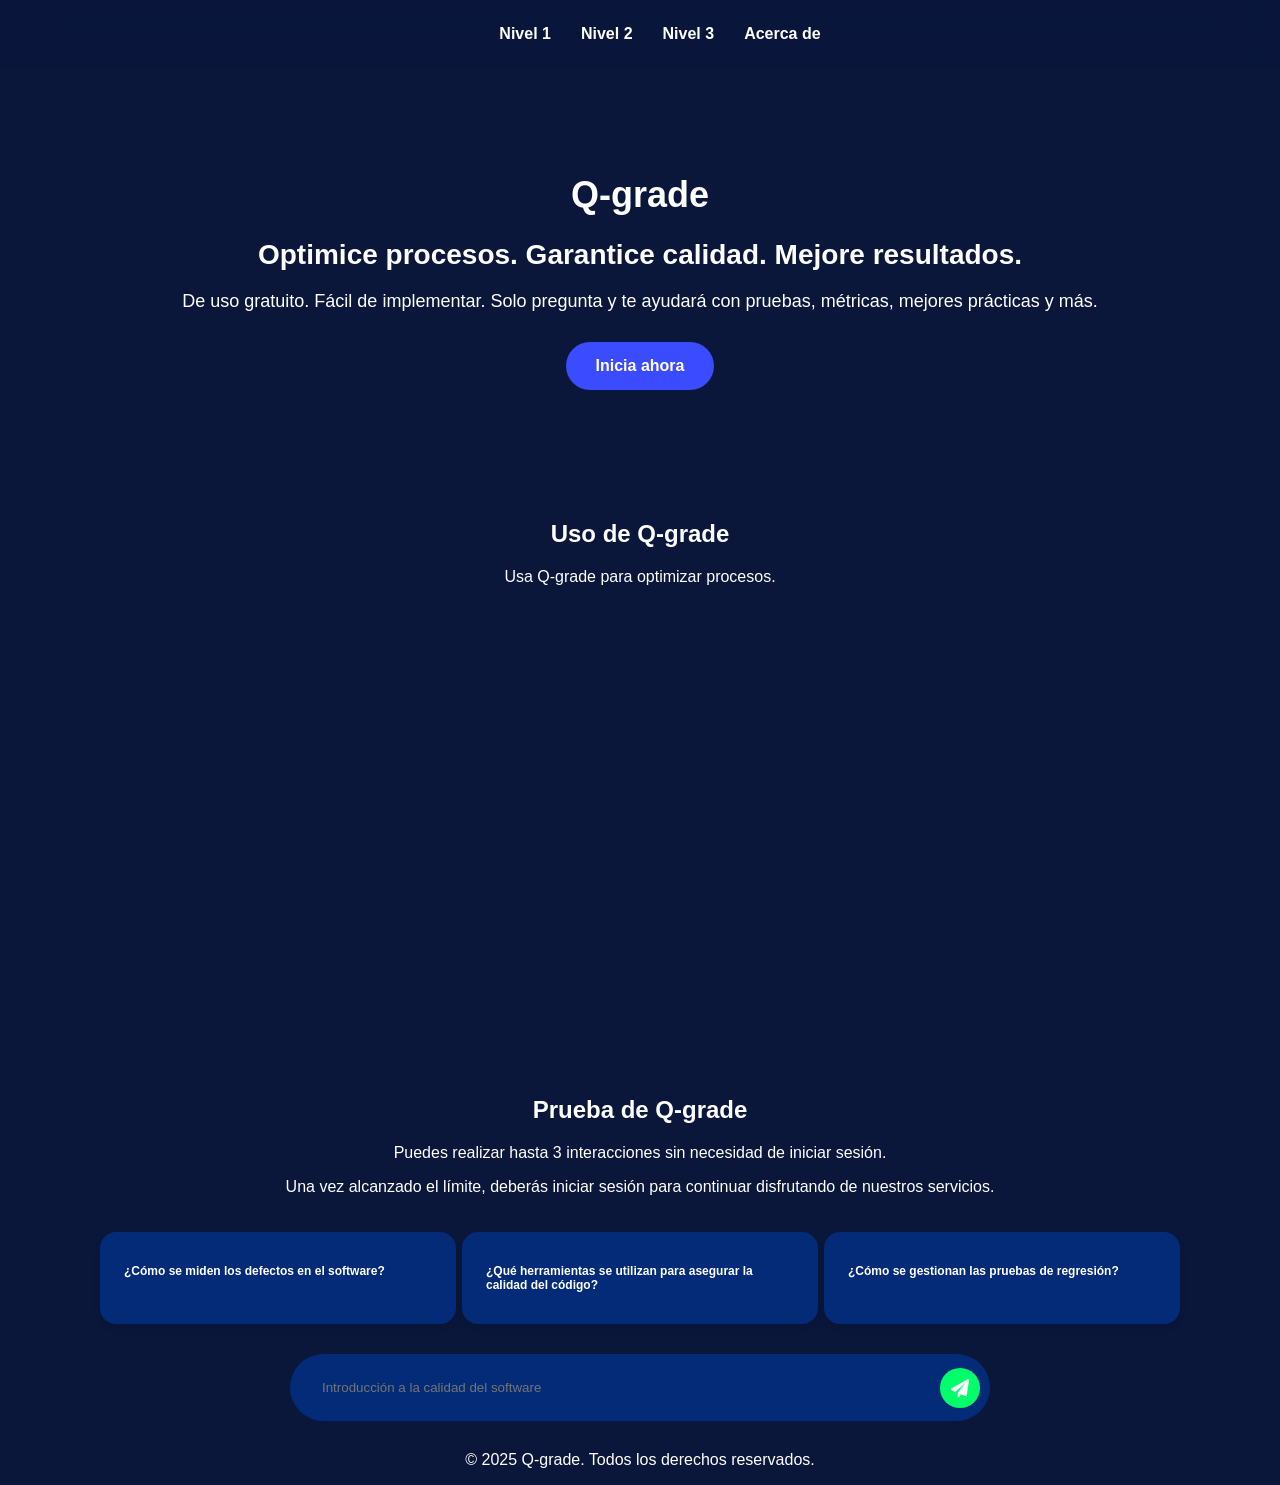
==== index.html @ 7a707892 "first commit" ====
<!DOCTYPE html>
<html lang="es">
<head>
    <meta charset="UTF-8">
    <meta name="viewport" content="width=device-width, initial-scale=1.0">
    <title>Q-grade</title>
    <link rel="stylesheet" href="Landing-page.css">
    <link rel="stylesheet" href="https://cdnjs.cloudflare.com/ajax/libs/font-awesome/6.0.0-beta3/css/all.min.css">
</head>
<body>
    <nav>
        <a href="#">Nivel 1</a>
        <a href="#">Nivel 2</a>
        <a href="#">Nivel 3</a>
        <a href="#">Acerca de</a>
    </nav>
    <div class="hero">
        <h1>Q-grade</h1>
        <h2>Optimice procesos. Garantice calidad. Mejore resultados.</h2>
        <p>De uso gratuito. Fácil de implementar. Solo pregunta y te ayudará con pruebas, métricas, mejores prácticas y más.</p>
        <button>Inicia ahora</button>
    </div>

    <div class="video-section">
        <h2>Uso de Q-grade</h2>
        <p>Usa Q-grade para optimizar procesos. </p>
        <iframe width="900" height="400" 
    src="https://www.youtube.com/embed/a4na2opArGY?autoplay=1&mute=1&modestbranding=1&controls=0&showinfo=0&rel=0&fs=0&cc_load_policy=0" 
    frameborder="0" 
    allow="autoplay; encrypted-media" 
    allowfullscreen>
</iframe>

    
    
    </div>



    <div class="container">
        <h2>Prueba de Q-grade</h2>
        <p>Puedes realizar hasta 3 interacciones sin necesidad de iniciar sesión.</p>
        <p>Una vez alcanzado el límite, deberás iniciar sesión para continuar disfrutando de nuestros servicios.</p>
        <div class="container2">
            <div class="card">
                
                <h3>¿Cómo se miden los defectos en el software?</h3>
                
            </div>
            <div class="card">
                
                <h3>¿Qué herramientas se utilizan para asegurar la calidad del código?</h3>
                
            </div>
            <div class="card">
                
                <h3>¿Cómo se gestionan las pruebas de regresión?</h3>
                
                
            </div>
       
        </div>
        
        
        
        <div class="search-container">
            <input type="text" placeholder="Introducción a la calidad del software" disabled />
            <div class="search-icon"><i class="fas fa-paper-plane"></i></div>
          </div>
          
        
    </div>


    



    <div class="footer">
        <p>&copy; 2025  Q-grade. Todos los derechos reservados.</p>
      </div>



</body>
</html>
---- Landing-page.css ----
body {
    margin: 0;
    font-family: Arial, sans-serif;
    background-color: #0a173b; /* Color de fondo */
    color: white;
    text-align: center;
}

nav {
    display: flex;
justify-content: center;
padding: 20px;
background-color: #0a173ba4;
position: fixed;
width: 100%;
top: 0;
backdrop-filter: blur(30px); /* Aplica un desenfoque de 10px */

}

nav a {
    position: relative;
    margin: 0 15px;
    text-decoration: none;
    color: white;
    font-weight: bold;
    padding: 5px 0;
}


nav a::after {
    content: "";
    position: absolute;
    bottom: 0;
    left: 50%; /* Empieza en el centro */
    width: 0;
    height: 2px;
    background-color: #3b4bff;
    transform: translateX(-50%); /* Centra la línea */
    transition: width 0.3s ease;
}



nav a:hover::after {
    width: 100%; 
}

.hero {
    margin-top: 100px; 
    padding: 50px;
}

.hero h1 {
    font-size: 36px;
    margin-bottom: 20px;
}

.hero h2 {
    font-size: 28px;
    margin-bottom: 20px;
}

.hero p {
    font-size: 18px;
    margin-bottom: 30px;
}

.hero button {
    background-color: #3b4bff; /* Color del botón */
    border: none;
    padding: 15px 30px;
    color: white;
    font-size: 16px;
    font-weight: bold;
    border-radius: 60px;
    cursor: pointer;
    transition: background-color 0.3s ease;
}

.hero button:hover {
    background-color: #3240d0; /* Color al pasar el mouse */
}

.video-section {
    margin: 80px 0;
}

.video-section h2 {
    font-size: 24px;
    margin-bottom: 20px;
}

iframe {
    margin-top: 10px;
    border-radius: 10px;
 }

.search-container {
    position: relative;
    display: flex;
    align-items: center;
    background-color: #032b77; /* Color de fondo */
    border-radius: 60px; /* Bordes redondeados */
    padding: 5px 10px; /* Espaciado interno */
    margin: 30px auto; /* Centrando el contenedor */
    max-width: 700px; /* Ancho máximo */
    box-sizing: border-box; /* Incluye el padding dentro del ancho */
}

input[type="text"] {
    margin: 20px; /* Remover márgenes adicionales */
    background-color: #00215D;
    border: none;
    color: #fff;
    border-radius: 60px;
    width: 100%; /* Ocupa todo el ancho disponible dentro del contenedor */
}

  
  .search-container input {
    border: none;
    outline: none;
    background-color: transparent;
    color: white;
    flex: 1;
  }
  
  .search-container .search-icon {
    background-color: #00ff6a; /* Color verde del ícono */
    border-radius: 50%;
    width: 40px;
    height: 40px;
    display: flex;
    align-items: center;
    justify-content: center;
    font-size: 18px;
    cursor: pointer;
  }
  
  .search-container .search-icon:hover {
    background-color: #00e65a; /* Color al pasar el ratón */
  }

  .container2 {
    position: relative;
    padding: 0px;
    display: flex;
    margin-left: 100px;
    margin-right: 100px;
    
    flex-wrap: wrap;
    justify-content: space-between;
}

.card {
    margin-top: 20px;
    background-color: #032b77;
    box-shadow: 0 4px 6px rgba(0, 0, 0, 0.1);
    color: #ffffff;
    border-radius: 16px;
    padding: 1.5rem;
   text-align: left;
    font-size: 20px;
    flex: 1 1 calc(30% - 1rem);
    max-width: calc(30% - 1rem);
    transition: transform 0.2s ease-in-out;
}

.card:hover {
    transform: translateY(-10px);
}

.card h3 {
    font-size: 12px;
    margin: 0.5rem 0;
}

.card p {
    font-size: 1rem;
    color: #666666;
}
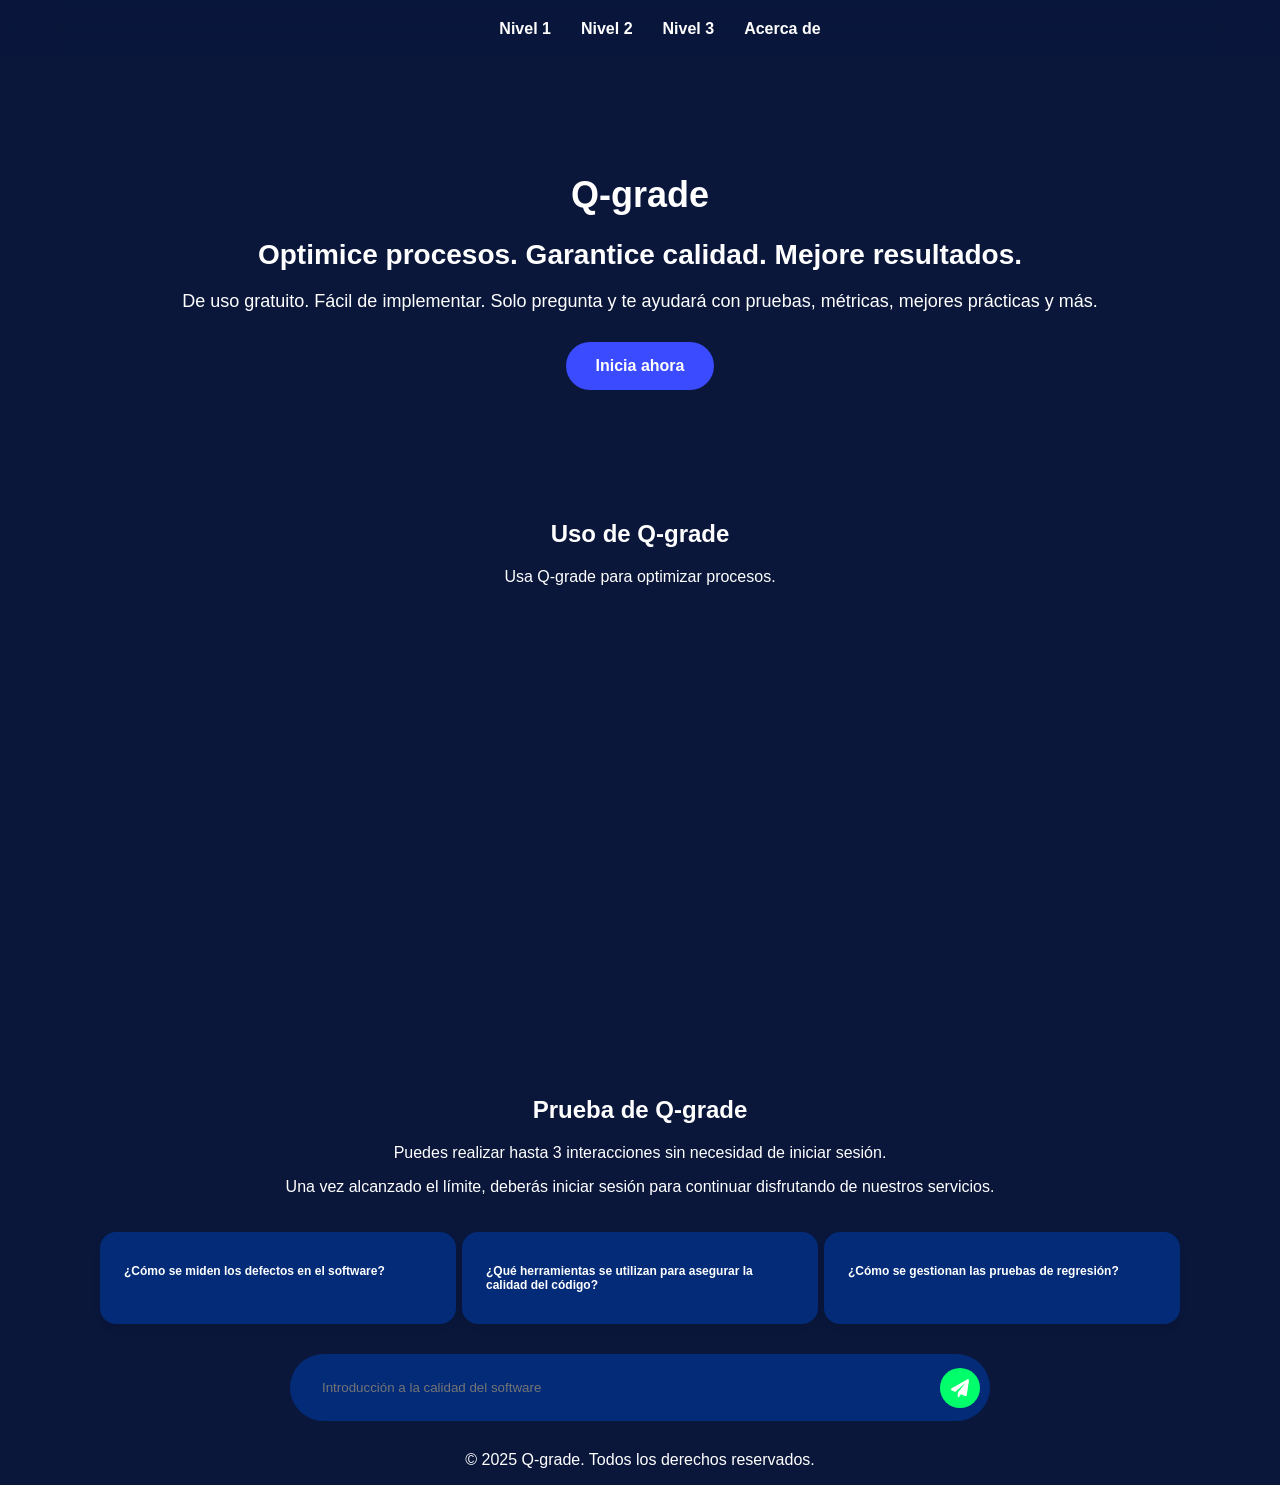
==== commit ed53c710: "diseño" ====
--- a/index.html
+++ b/index.html
@@ -6,14 +6,59 @@
     <title>Q-grade</title>
     <link rel="stylesheet" href="Landing-page.css">
     <link rel="stylesheet" href="https://cdnjs.cloudflare.com/ajax/libs/font-awesome/6.0.0-beta3/css/all.min.css">
+
 </head>
+
 <body>
     <nav>
-        <a href="#">Nivel 1</a>
-        <a href="#">Nivel 2</a>
-        <a href="#">Nivel 3</a>
-        <a href="#">Acerca de</a>
+        <div class="menu-item">
+            <a href="#">Nivel 1</a>
+            <div class="submenu">
+                <div class="menu-item">
+                <a href="#">Introducción a la calidad del software</a>
+
+                
+            </div>
+            </div>
+        </div>
+
+
+
+
+
+
+        <div class="menu-item">
+            <a href="#">Nivel 2</a>
+            <div class="submenu">
+                <a href="#"> Modelos y estándares de calidad</a>
+              
+            </div>
+        </div>
+        <div class="menu-item">
+            <a href="#">Nivel 3</a>
+            <div class="submenu">
+                <a href="#"> Métricas formales de calidad</a>
+              
+            </div>
+        </div>
+
+
+        <div class="menu-item">
+            <a href="#">Acerca de</a>
+            <div class="submenu">
+                <a href="#"> 2 investigadoras </a>
+                <a href="#"> 3 desarrolladores back end</a>
+                <a href="#"> 2 desarrolladores front end</a>
+                <a href="#"> 1 diseñadora ux/iu</a> 
+                <a href="#"> 1 project manager</a>
+               
+
+            </div>
+        </div>
     </nav>
+
+
+
     <div class="hero">
         <h1>Q-grade</h1>
         <h2>Optimice procesos. Garantice calidad. Mejore resultados.</h2>
--- a/Landing-page.css
+++ b/Landing-page.css
@@ -6,45 +6,112 @@
     text-align: center;
 }
 
-nav {
-    display: flex;
-justify-content: center;
-padding: 20px;
-background-color: #0a173ba4;
-position: fixed;
-width: 100%;
-top: 0;
-backdrop-filter: blur(30px); /* Aplica un desenfoque de 10px */
-
+::-webkit-scrollbar {
+    width: 12px; /* Ancho de la barra de desplazamiento */
+  }
+
+  ::-webkit-scrollbar-track {
+    background: #030064; /* Color del fondo de la pista */
+  }
+
+  ::-webkit-scrollbar-thumb {
+    background: #002aff; /* Color de la parte que se mueve */
+    border-radius: 6px; /* Bordes redondeados */
+  }
+
+  ::-webkit-scrollbar-thumb:hover {
+    background: #555; /* Color cuando se pasa el ratón sobre la parte que se mueve */
+  }
+
+
+
+  nav {
+    display: flex;
+    justify-content: center;
+    padding: 20px;
+    background-color: #0a173ba4;
+    position: fixed;
+    width: 100%;
+    top: 0;
+    backdrop-filter: blur(30px);
+    z-index: 1000;
+}
+
+nav .menu-item {
+    position: relative;
+    margin: 0 15px;
 }
 
 nav a {
-    position: relative;
-    margin: 0 15px;
     text-decoration: none;
     color: white;
     font-weight: bold;
     padding: 5px 0;
-}
-
+    position: relative;
+}
 
 nav a::after {
     content: "";
     position: absolute;
     bottom: 0;
-    left: 50%; /* Empieza en el centro */
+    left: 50%;
     width: 0;
     height: 2px;
     background-color: #3b4bff;
-    transform: translateX(-50%); /* Centra la línea */
+    transform: translateX(-50%);
     transition: width 0.3s ease;
 }
 
-
-
 nav a:hover::after {
-    width: 100%; 
-}
+    width: 100%;
+}
+
+/* Estilos para submenús de pantalla completa */
+.submenu {
+    display: block;
+    position: fixed;
+    top: 100%;
+    left: 0;
+    width: 100%;
+    height: 100%;
+    background-color: rgba(10, 23, 59, 0.95);
+    padding: 50px 20px;
+    opacity: 0;
+    visibility: hidden;
+    transform: scale(0.95);
+    transition: all 0.3s ease;
+    z-index: 999;
+    border-radius: 10px;
+}
+
+.submenu a {
+   display: block;
+    margin:  0;
+    text-decoration: none;
+    color: white;
+    font-size: 12px;
+    padding: 10px 15px;
+    text-align: center;
+  
+}
+
+
+/* Mostrar submenú al pasar el cursor */
+.menu-item:hover .submenu {
+    opacity: 1;
+    visibility: visible;
+    transform: scale(1);
+}
+
+
+
+
+
+
+
+
+
+  
 
 .hero {
     margin-top: 100px; 
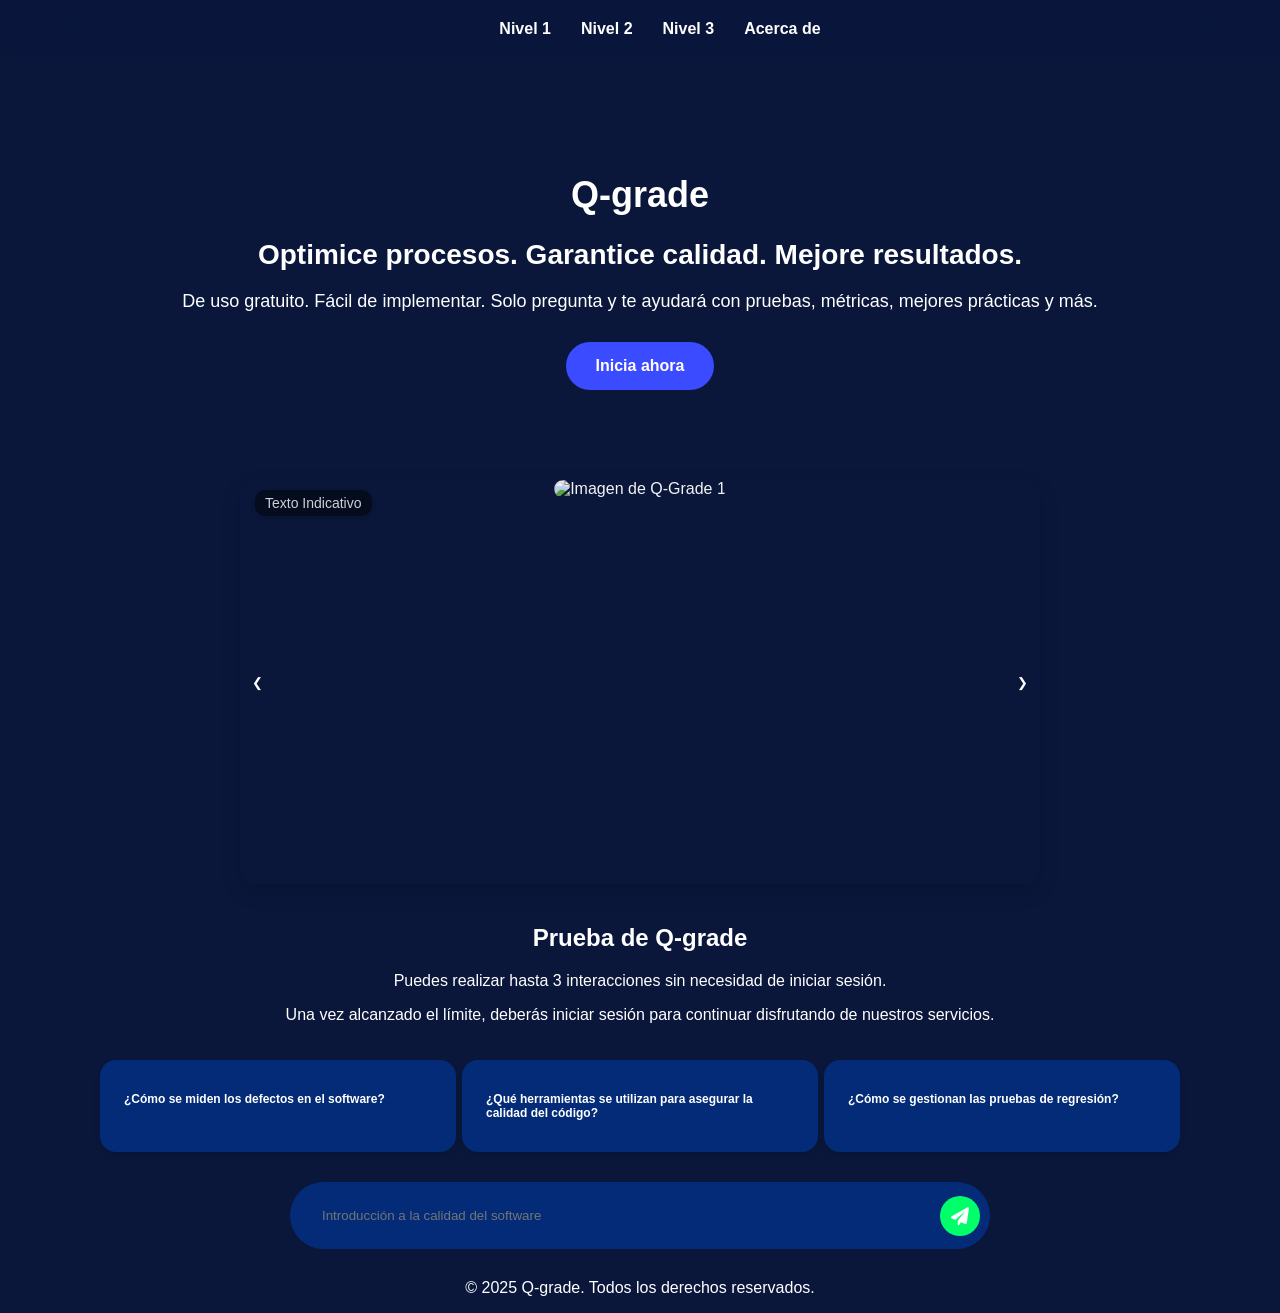
==== commit 717dee90: "diseño" ====
--- a/index.html
+++ b/index.html
@@ -66,20 +66,37 @@
         <button>Inicia ahora</button>
     </div>
 
-    <div class="video-section">
-        <h2>Uso de Q-grade</h2>
-        <p>Usa Q-grade para optimizar procesos. </p>
-        <iframe width="900" height="400" 
-    src="https://www.youtube.com/embed/a4na2opArGY?autoplay=1&mute=1&modestbranding=1&controls=0&showinfo=0&rel=0&fs=0&cc_load_policy=0" 
-    frameborder="0" 
-    allow="autoplay; encrypted-media" 
-    allowfullscreen>
-</iframe>
 
-    
-    
+    <div class="carousel">
+        <div class="carousel-track">
+            <div class="carousel-item">
+                <img src="https://via.placeholder.com/800x400?text=Imagen+1+Q-Grade" alt="Imagen de Q-Grade 1">
+                <div class="carousel-date"> Texto Indicativo</div>
+            </div>
+            <div class="carousel-item">
+                <video loop muted autoplay controlsList="nodownload noremoteplayback" controls>
+                    <source src="https://www.example.com/video1.mp4" type="video/mp4">
+                    Tu navegador no soporta videos HTML5.
+                </video>
+                <div class="carousel-date"> Texto Indicativo</div>
+            </div>
+            <div class="carousel-item">
+                <img src="https://via.placeholder.com/800x400?text=Imagen+2+Q-Grade" alt="Imagen de Q-Grade 2">
+                <div class="carousel-date"> Texto Indicativo</div>
+            </div>
+            <div class="carousel-item">
+                <video loop muted autoplay controlsList="nodownload noremoteplayback" controls>
+                    <source src="https://www.example.com/video2.mp4" type="video/mp4">
+                    Tu navegador no soporta videos HTML5.
+                </video>
+                <div class="carousel-date"> Texto Indicativo</div>
+            </div>
+        </div>
+        <div class="carousel-buttons">
+            <button id="prevButton" aria-label="Anterior">&#10094;</button>
+            <button id="nextButton" aria-label="Siguiente">&#10095;</button>
+        </div>
     </div>
-
 
 
     <div class="container">
@@ -112,8 +129,7 @@
             <input type="text" placeholder="Introducción a la calidad del software" disabled />
             <div class="search-icon"><i class="fas fa-paper-plane"></i></div>
           </div>
-          
-        
+           
     </div>
 
 
@@ -125,7 +141,34 @@
         <p>&copy; 2025  Q-grade. Todos los derechos reservados.</p>
       </div>
 
-
+      <script>
+        const track = document.querySelector('.carousel-track');
+        const items = document.querySelectorAll('.carousel-item');
+        const prevButton = document.getElementById('prevButton');
+        const nextButton = document.getElementById('nextButton');
+        
+        let currentIndex = 0;
+        
+        function updateCarousel() {
+            const width = items[0].clientWidth;
+            track.style.transform = `translateX(-${currentIndex * width}px)`;
+        }
+        
+        prevButton.addEventListener('click', () => {
+            currentIndex = (currentIndex === 0) ? items.length - 1 : currentIndex - 1;
+            updateCarousel();
+        });
+        
+        nextButton.addEventListener('click', () => {
+            currentIndex = (currentIndex === items.length - 1) ? 0 : currentIndex + 1;
+            updateCarousel();
+        });
+        
+        window.addEventListener('resize', updateCarousel);
+        
+        // Inicializa el carrusel al cargar
+        updateCarousel();
+        </script>
 
 </body>
 </html>
--- a/Landing-page.css
+++ b/Landing-page.css
@@ -71,9 +71,7 @@
     display: block;
     position: fixed;
     top: 100%;
-    left: 0;
-    width: 100%;
-    height: 100%;
+  
     background-color: rgba(10, 23, 59, 0.95);
     padding: 50px 20px;
     opacity: 0;
@@ -149,19 +147,7 @@
     background-color: #3240d0; /* Color al pasar el mouse */
 }
 
-.video-section {
-    margin: 80px 0;
-}
-
-.video-section h2 {
-    font-size: 24px;
-    margin-bottom: 20px;
-}
-
-iframe {
-    margin-top: 10px;
-    border-radius: 10px;
- }
+
 
 .search-container {
     position: relative;
@@ -248,4 +234,83 @@
     color: #666666;
 }
   
-
+.carousel {
+    width: 80%;
+    max-width: 800px;
+    margin: 40px auto;
+    overflow: hidden;
+    position: relative;
+    border-radius: 15px;
+    box-shadow: 0 8px 20px rgba(0, 0, 0, 0.15);
+}
+
+.carousel-track {
+    display: flex;
+    transition: transform 0.5s ease-in-out;
+    will-change: transform;
+}
+
+.carousel-item {
+    min-width: 100%;
+    flex-shrink: 0;
+    position: relative;
+    transition: opacity 0.5s ease-in-out;
+}
+
+.carousel-item img,
+.carousel-item video {
+    width: 100%;
+    border-radius: 15px;
+    object-fit: cover;
+    filter: brightness(95%);
+}
+
+.carousel-date {
+    position: absolute;
+    top: 10px; /* Cambiado a la esquina superior */
+    left: 15px;
+    background: rgba(0, 0, 0, 0.6);
+    color: #fff;
+    padding: 5px 10px;
+    border-radius: 10px;
+    font-size: 14px;
+    font-family: 'Roboto', sans-serif;
+    box-shadow: 0 2px 5px rgba(0, 0, 0, 0.2);
+    opacity: 0.8;
+    transition: opacity 0.3s ease;
+}
+
+.carousel-item:hover .carousel-date {
+    opacity: 1;
+}
+
+.carousel-buttons {
+    position: absolute;
+    top: 50%;
+    left: 0;
+    width: 100%;
+    display: flex;
+    justify-content: space-between;
+    transform: translateY(-50%);
+    pointer-events: none;
+}
+
+.carousel-buttons button {
+    pointer-events: auto;
+    background-color: rgba(0, 0, 0, 0);
+    border: none;
+    color: white;
+    padding: 12px;
+    border-radius: 50%;
+    cursor: pointer;
+    transition: background-color 0.3s ease, transform 0.2s ease;
+}
+
+.carousel-buttons button:hover {
+    transform: scale(1.1);
+}
+
+.carousel-buttons button:focus {
+    outline: none;
+}
+
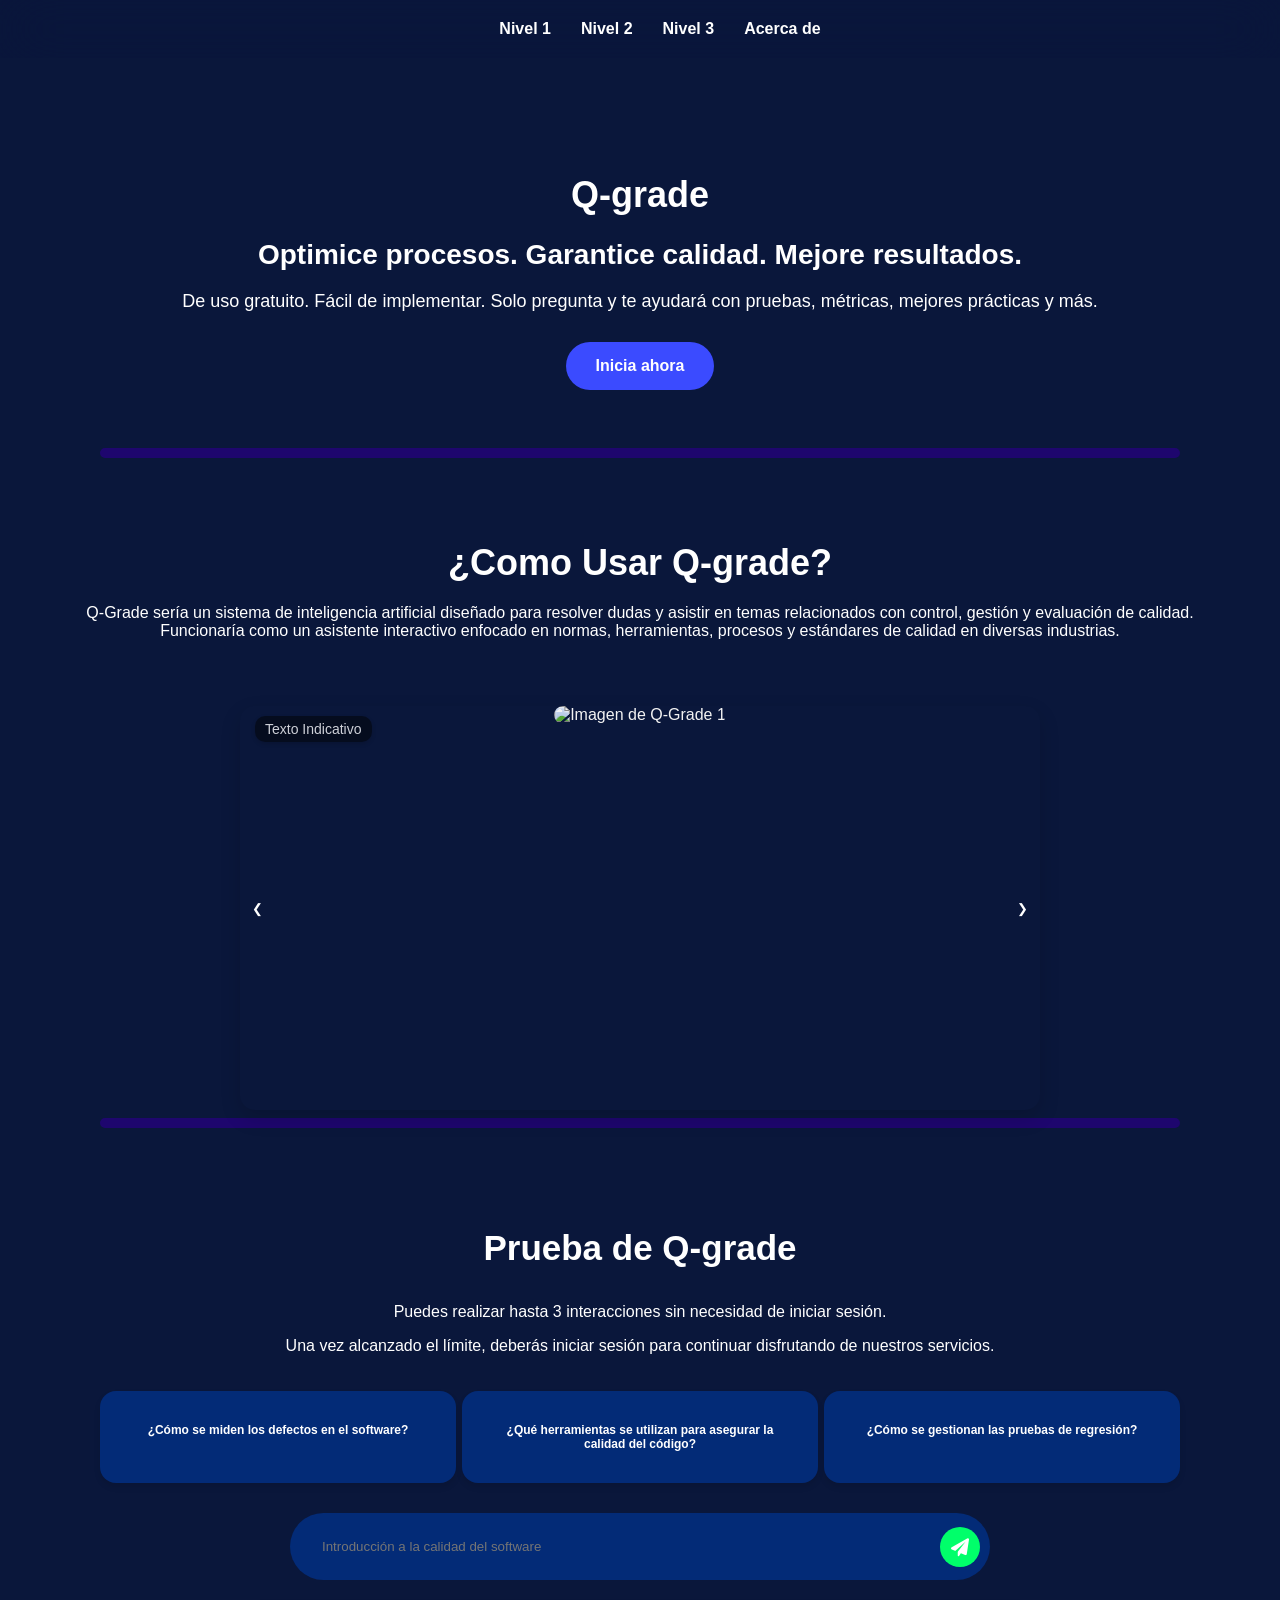
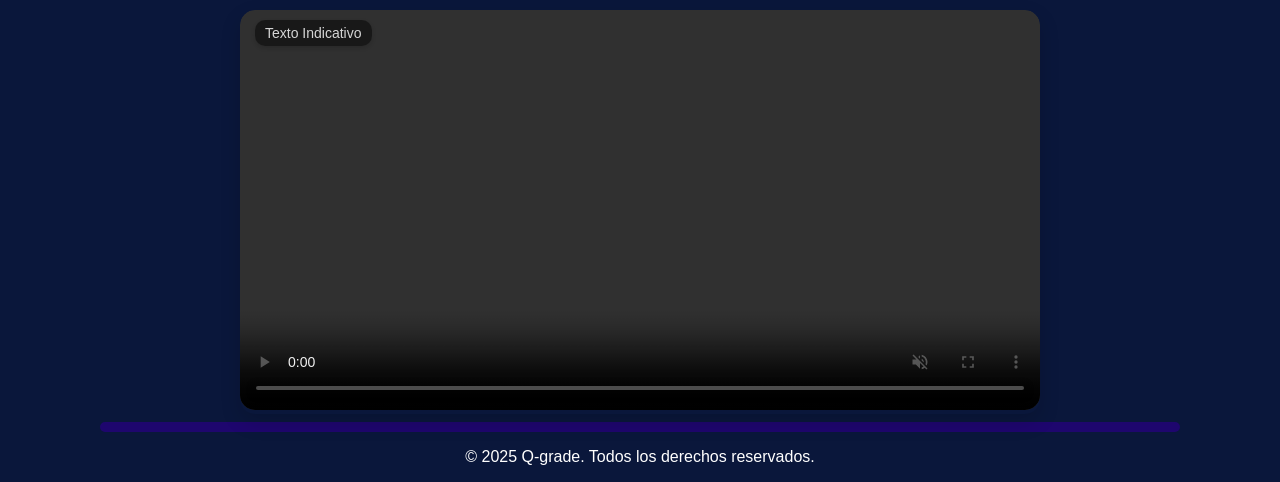
==== commit 8549cb44: "Diseño" ====
--- a/index.html
+++ b/index.html
@@ -58,7 +58,6 @@
     </nav>
 
 
-
     <div class="hero">
         <h1>Q-grade</h1>
         <h2>Optimice procesos. Garantice calidad. Mejore resultados.</h2>
@@ -66,9 +65,17 @@
         <button>Inicia ahora</button>
     </div>
 
-
+    <hr class="linea-negra">
+
+
+    <div class="hero2">
+        <h1>¿Como Usar Q-grade?</h1>
+        <p>Q-Grade sería un sistema de inteligencia artificial diseñado para resolver dudas y asistir en temas relacionados con control, gestión y evaluación de calidad. Funcionaría como un asistente interactivo enfocado en normas, herramientas, procesos y estándares de calidad en diversas industrias.</p>
+       
+ 
+    </div>
     <div class="carousel">
-        <div class="carousel-track">
+           <div class="carousel-track">
             <div class="carousel-item">
                 <img src="https://via.placeholder.com/800x400?text=Imagen+1+Q-Grade" alt="Imagen de Q-Grade 1">
                 <div class="carousel-date"> Texto Indicativo</div>
@@ -84,6 +91,7 @@
                 <img src="https://via.placeholder.com/800x400?text=Imagen+2+Q-Grade" alt="Imagen de Q-Grade 2">
                 <div class="carousel-date"> Texto Indicativo</div>
             </div>
+
             <div class="carousel-item">
                 <video loop muted autoplay controlsList="nodownload noremoteplayback" controls>
                     <source src="https://www.example.com/video2.mp4" type="video/mp4">
@@ -91,6 +99,22 @@
                 </video>
                 <div class="carousel-date"> Texto Indicativo</div>
             </div>
+
+            <div class="carousel-item">
+                <img src="https://via.placeholder.com/800x400?text=Imagen+2+Q-Grade" alt="Imagen de Q-Grade 3">
+                <div class="carousel-date"> Texto Indicativo</div>
+            </div>
+
+            <div class="carousel-item">
+                <video loop muted autoplay controlsList="nodownload noremoteplayback" controls>
+                    <source src="https://www.example.com/video2.mp4" type="video/mp4">
+                    Tu navegador no soporta videos HTML5.
+                </video>
+                <div class="carousel-date"> Texto Indicativo</div>
+            </div>
+
+
+
         </div>
         <div class="carousel-buttons">
             <button id="prevButton" aria-label="Anterior">&#10094;</button>
@@ -99,8 +123,10 @@
     </div>
 
 
+    <hr class="linea-negra">
+
     <div class="container">
-        <h2>Prueba de Q-grade</h2>
+       <h3>Prueba de Q-grade</h3>
         <p>Puedes realizar hasta 3 interacciones sin necesidad de iniciar sesión.</p>
         <p>Una vez alcanzado el límite, deberás iniciar sesión para continuar disfrutando de nuestros servicios.</p>
         <div class="container2">
@@ -123,17 +149,43 @@
        
         </div>
         
-        
-        
         <div class="search-container">
             <input type="text" placeholder="Introducción a la calidad del software" disabled />
             <div class="search-icon"><i class="fas fa-paper-plane"></i></div>
           </div>
+          
+        <div class="carousel">
+
+
+            <div class="carousel-item">
+                <video loop muted autoplay controlsList="nodownload noremoteplayback" controls>
+                    <source src="https://www.example.com/video2.mp4" type="video/mp4">
+                    Tu navegador no soporta videos HTML5.
+                </video>
+                <div class="carousel-date"> Texto Indicativo</div>
+            </div>
+
+            
+
+        </div>
+        
+        
            
     </div>
 
 
     
+
+
+    <hr class="linea-negra">
+
+
+
+
+
+
+
+
 
 
 
@@ -171,4 +223,4 @@
         </script>
 
 </body>
-</html>
+</html>
--- a/Landing-page.css
+++ b/Landing-page.css
@@ -106,6 +106,21 @@
 
 
 
+.hero2 {
+    margin-top: 10px; 
+    padding: 50px;
+}
+
+.hero2 h1 {
+    font-size: 36px;
+    margin-bottom: 20px;
+}
+
+.hero2 h2 {
+    font-size: 28px;
+    margin-bottom: 20px;
+}
+
 
 
 
@@ -196,6 +211,16 @@
   }
 
   .container2 {
+    position: relative;
+    padding: 0px;
+    display: flex;
+    margin-left: 100px;
+    margin-right: 100px;
+    
+    flex-wrap: wrap;
+    justify-content: space-between;
+}
+.Modulos   {
     position: relative;
     padding: 0px;
     display: flex;
@@ -237,8 +262,9 @@
 .carousel {
     width: 80%;
     max-width: 800px;
-    margin: 40px auto;
+    margin-top: auto;
     overflow: hidden;
+    margin: auto;
     position: relative;
     border-radius: 15px;
     box-shadow: 0 8px 20px rgba(0, 0, 0, 0.15);
@@ -314,3 +340,28 @@
     outline: none;
 }
 
+
+.linea-negra {
+    border: 5px solid rgb(30, 6, 110);
+    border-radius: 20px;
+    margin-left: 100px;
+    margin-right: 100px;
+
+    
+
+   
+    background-color: rgb(30, 6, 110);
+
+}
+
+h3 {    
+  
+  font-size: 35px;
+    margin-top: 100px;
+  
+    text-align: center;
+    
+
+}
+   
+
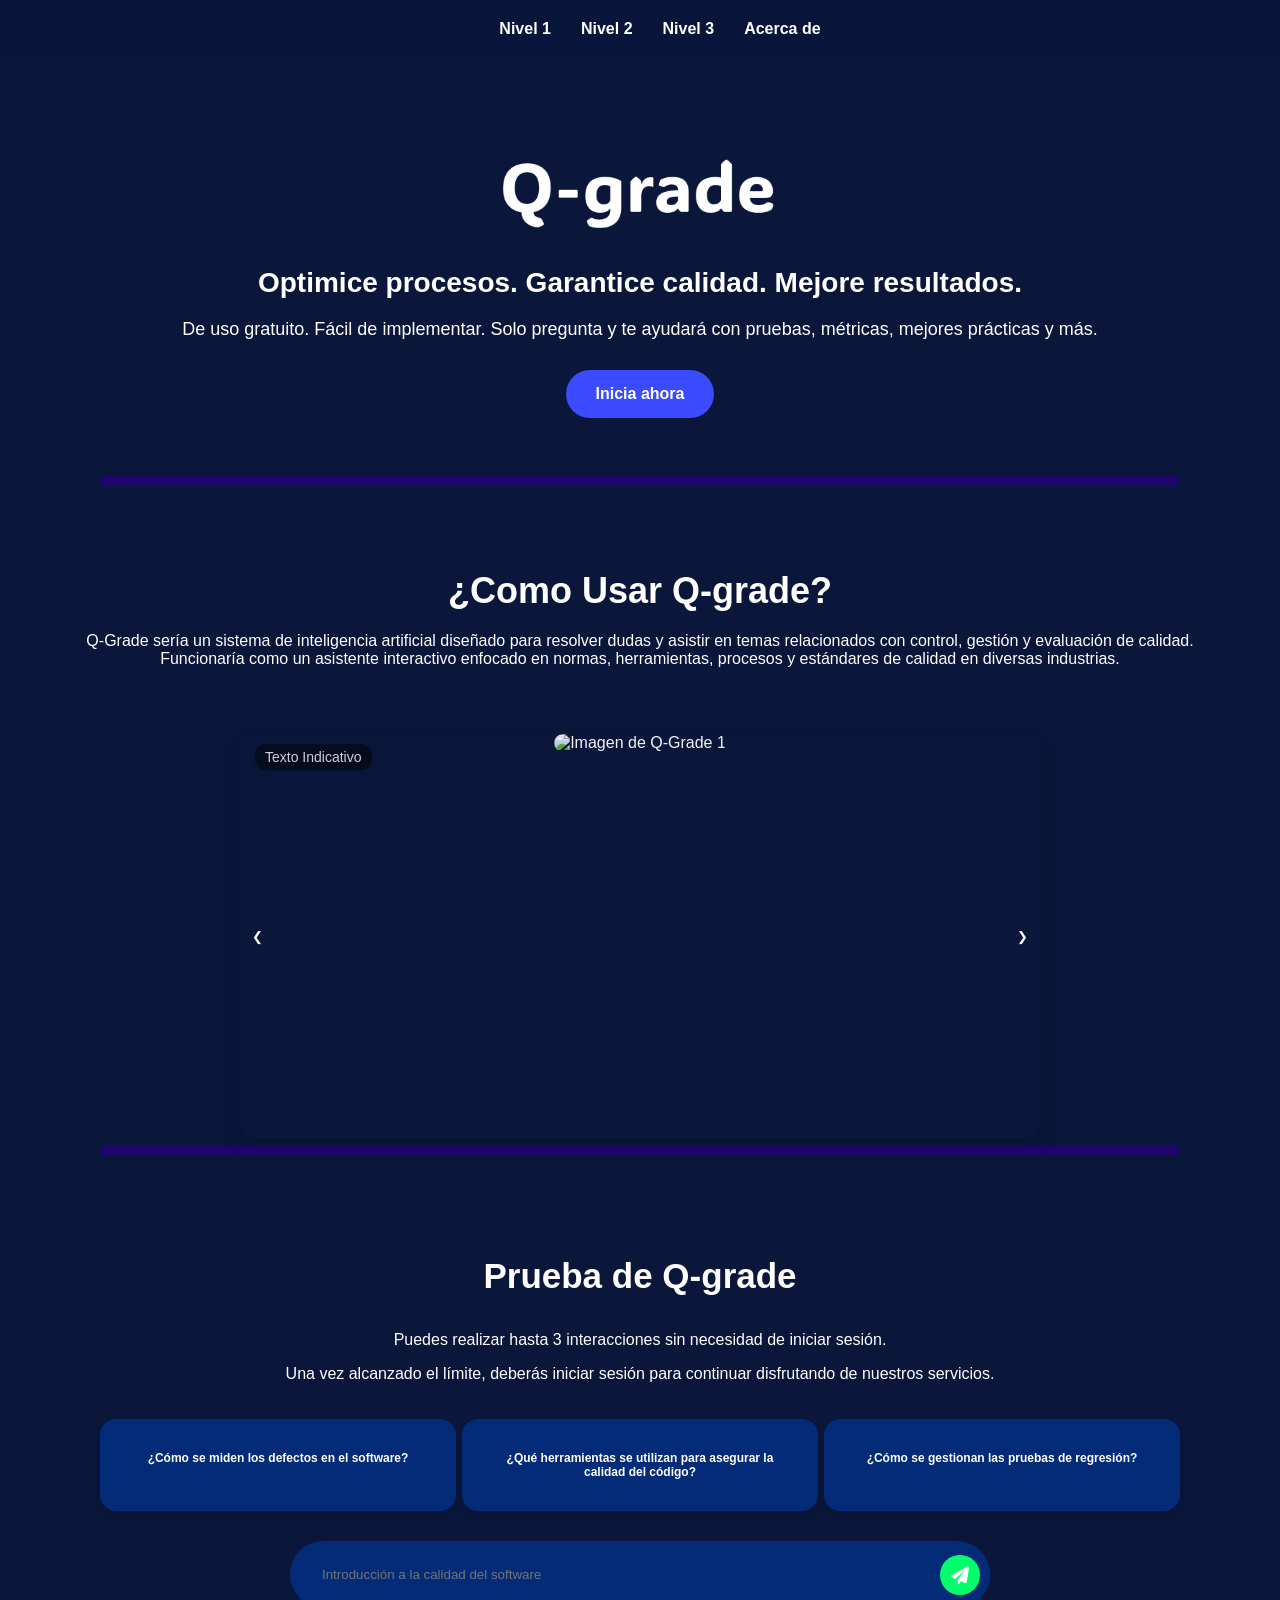
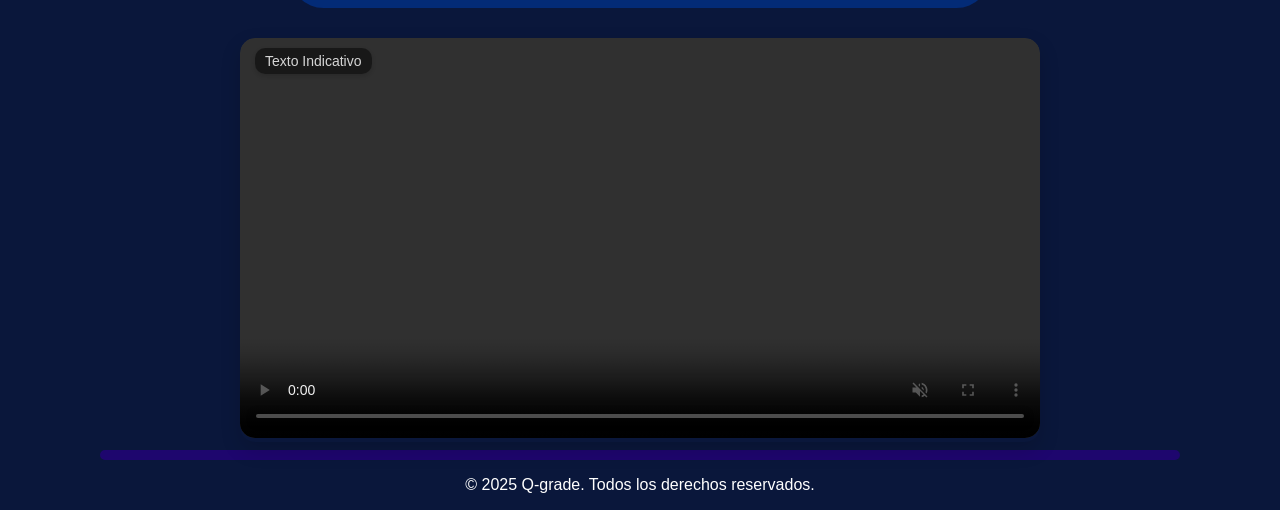
==== commit 62785547: "Diseño" ====
--- a/index.html
+++ b/index.html
@@ -16,6 +16,9 @@
             <div class="submenu">
                 <div class="menu-item">
                 <a href="#">Introducción a la calidad del software</a>
+                <a href="#">Calidad del Software una Perspectiva Continua</a>
+                <a href="#">Planificación, Gestión y Control de la Calidad del Software</a>
+                <a href="#">Calidad en el Desarrollo de software</a>
 
                 
             </div>
@@ -59,7 +62,7 @@
 
 
     <div class="hero">
-        <h1>Q-grade</h1>
+        <img src="logo.png" alt="Imagen de Q-Grade" height="90px" width="300px">
         <h2>Optimice procesos. Garantice calidad. Mejore resultados.</h2>
         <p>De uso gratuito. Fácil de implementar. Solo pregunta y te ayudará con pruebas, métricas, mejores prácticas y más.</p>
         <button>Inicia ahora</button>
--- a/Landing-page.css
+++ b/Landing-page.css
@@ -24,7 +24,7 @@
   }
 
 
-
+/* Estilos para menu */
   nav {
     display: flex;
     justify-content: center;
@@ -71,15 +71,17 @@
     display: block;
     position: fixed;
     top: 100%;
-  
+    left: 0;
+    width: 100%;
     background-color: rgba(10, 23, 59, 0.95);
     padding: 50px 20px;
     opacity: 0;
     visibility: hidden;
     transform: scale(0.95);
     transition: all 0.3s ease;
-    z-index: 999;
     border-radius: 10px;
+    backdrop-filter: blur(30px);
+    z-index: 1000;
 }
 
 .submenu a {
@@ -89,23 +91,20 @@
     color: white;
     font-size: 12px;
     padding: 10px 15px;
-    text-align: center;
-  
-}
-
-
-/* Mostrar submenú al pasar el cursor */
+    text-align: left;
+    
+  
+}
+
+
+
 .menu-item:hover .submenu {
     opacity: 1;
     visibility: visible;
     transform: scale(1);
 }
 
-
-
-
-
-
+/* Parte central de landing page*/
 .hero2 {
     margin-top: 10px; 
     padding: 50px;
@@ -363,5 +362,3 @@
     
 
 }
-   
-
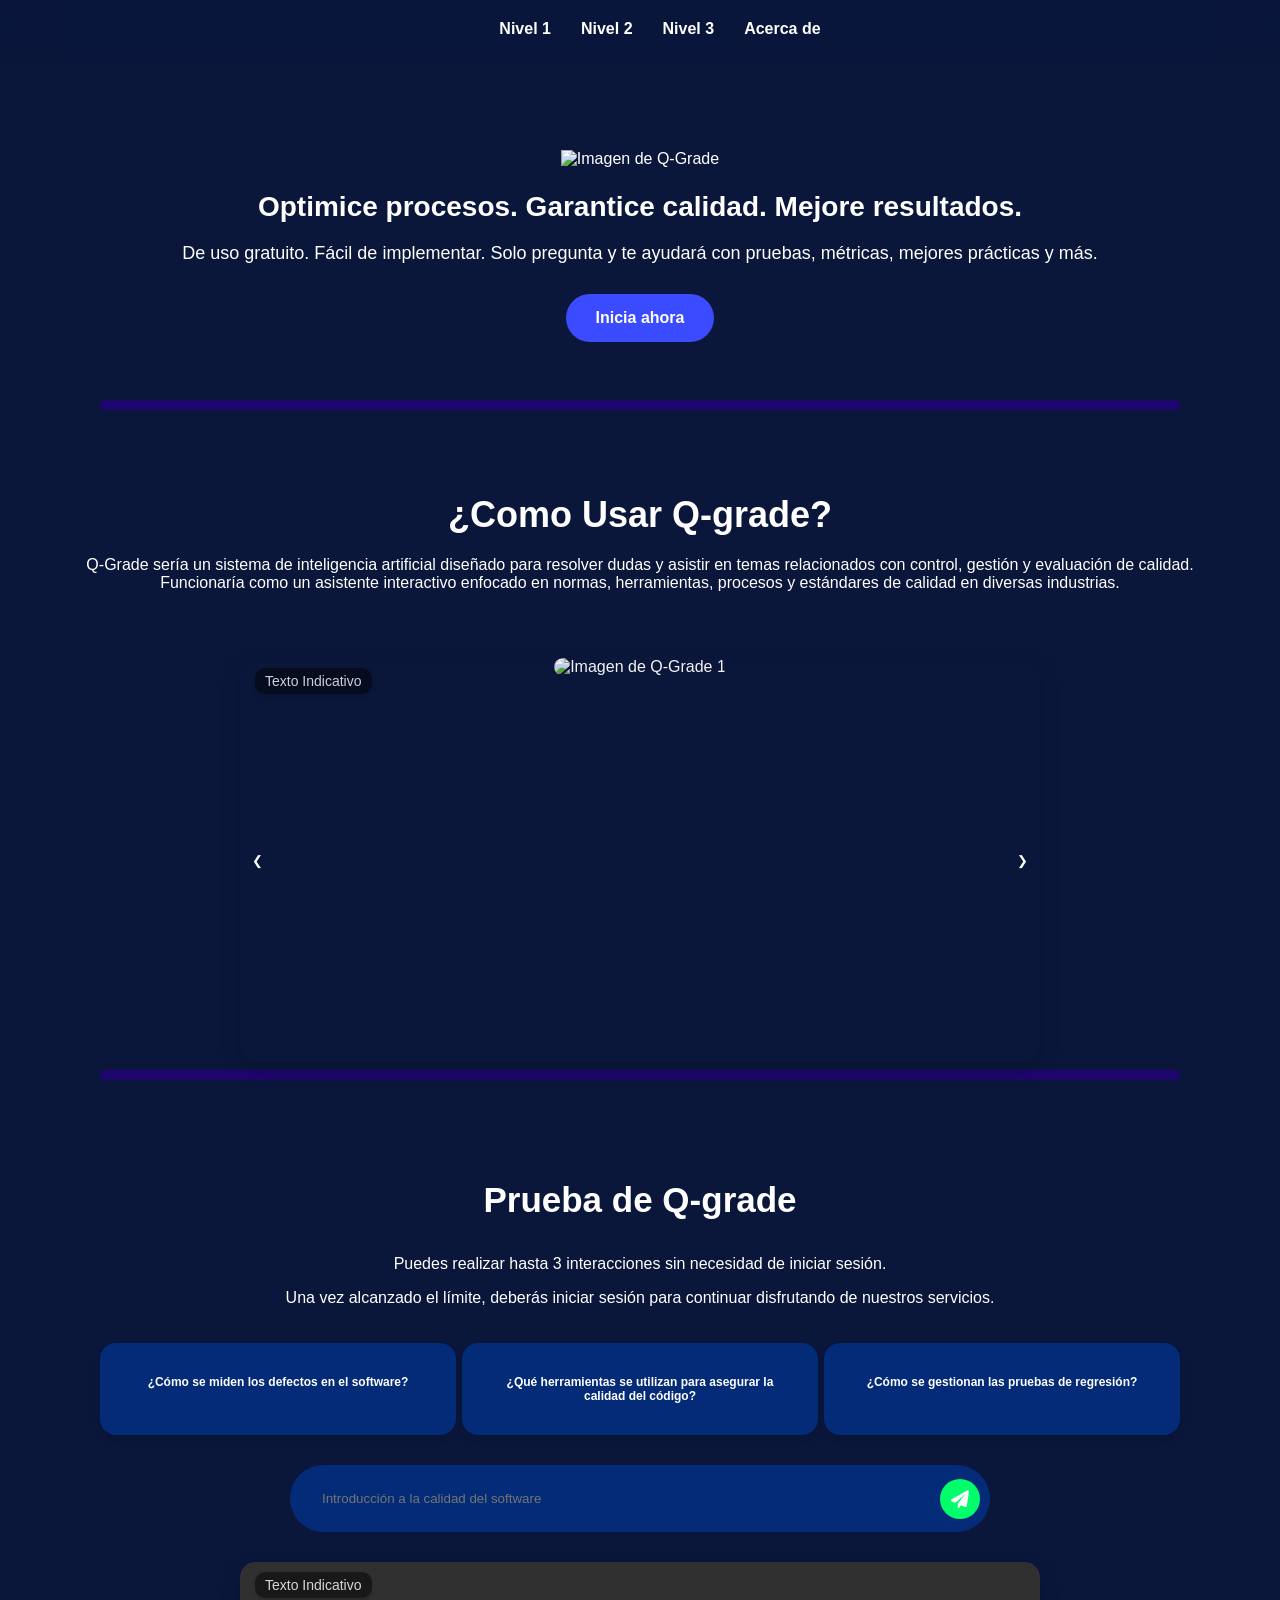
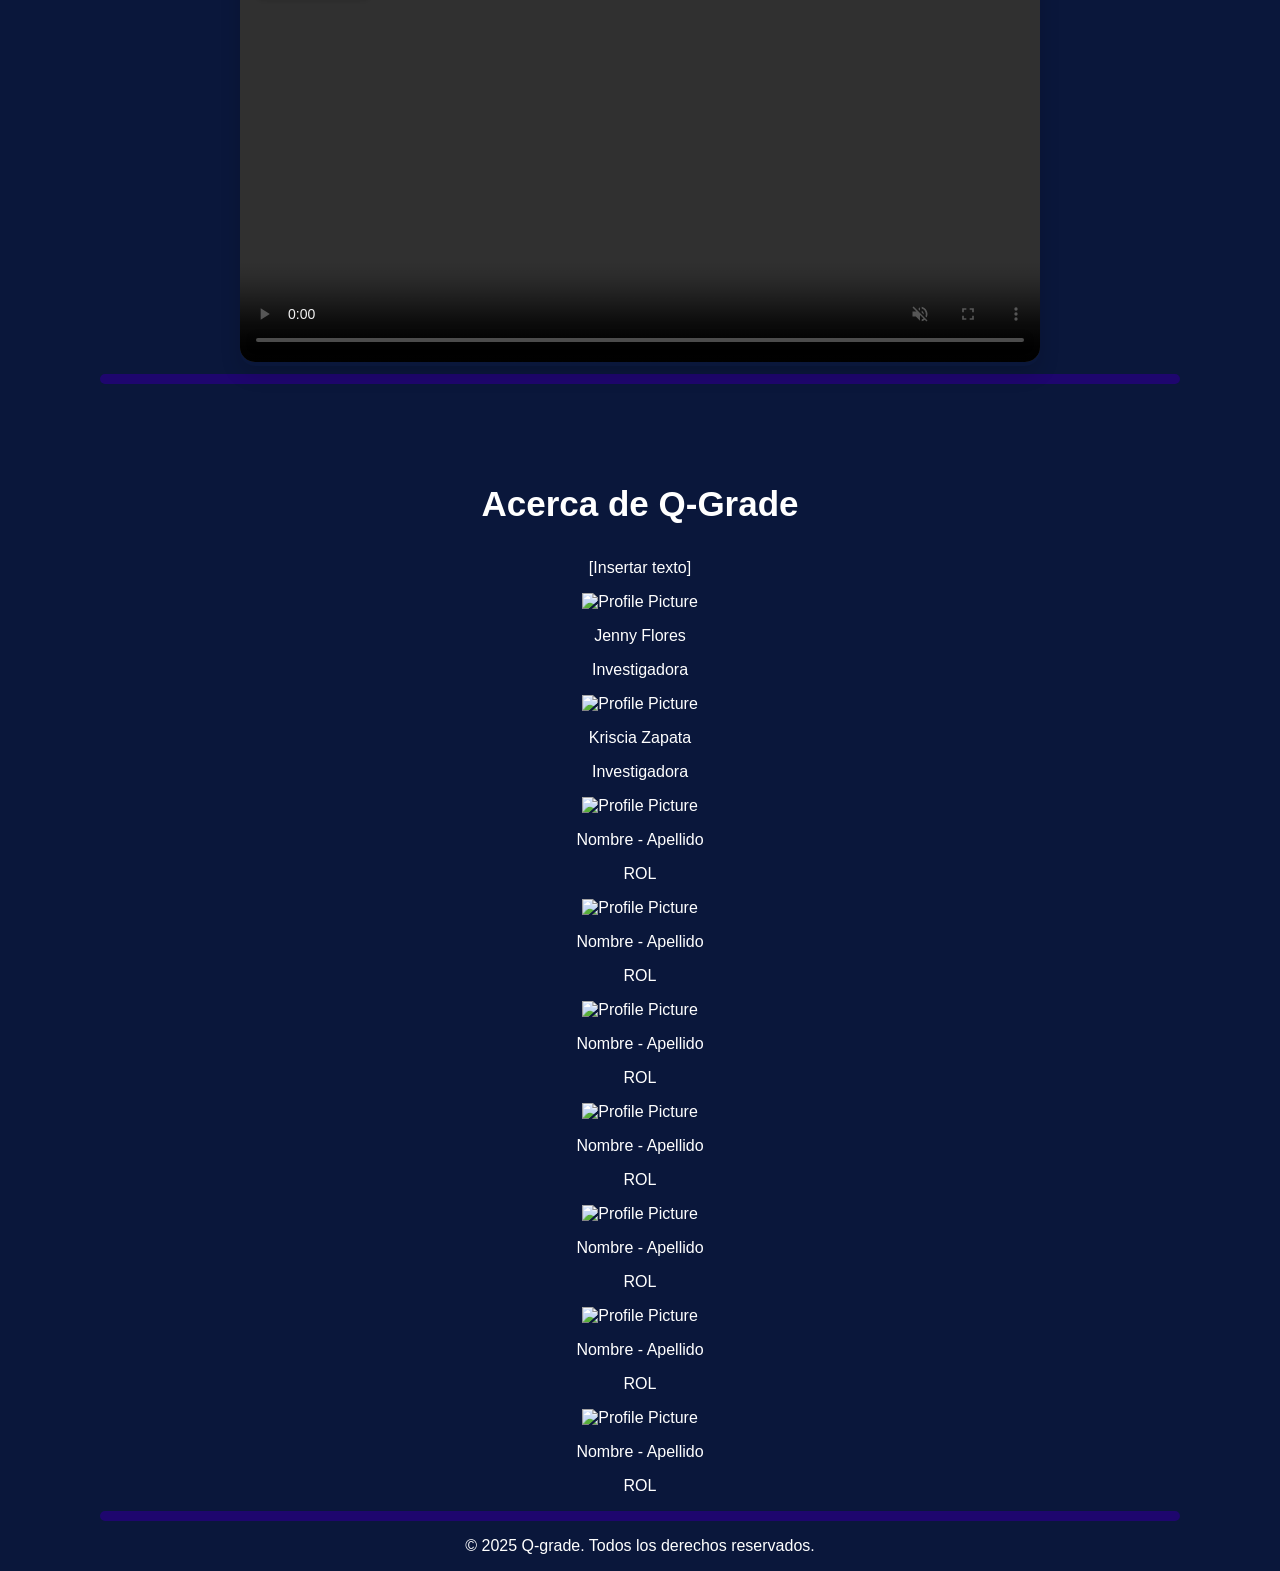
==== commit 4bb2b48b: "Diseño" ====
--- a/index.html
+++ b/index.html
@@ -47,22 +47,14 @@
 
 
         <div class="menu-item">
-            <a href="#">Acerca de</a>
-            <div class="submenu">
-                <a href="#"> 2 investigadoras </a>
-                <a href="#"> 3 desarrolladores back end</a>
-                <a href="#"> 2 desarrolladores front end</a>
-                <a href="#"> 1 diseñadora ux/iu</a> 
-                <a href="#"> 1 project manager</a>
-               
-
-            </div>
+            <a href="#about">Acerca de</a>
+         
         </div>
     </nav>
 
 
     <div class="hero">
-        <img src="logo.png" alt="Imagen de Q-Grade" height="90px" width="300px">
+        <img src="" alt="Imagen de Q-Grade" height="90px" width="300px">
         <h2>Optimice procesos. Garantice calidad. Mejore resultados.</h2>
         <p>De uso gratuito. Fácil de implementar. Solo pregunta y te ayudará con pruebas, métricas, mejores prácticas y más.</p>
         <button>Inicia ahora</button>
@@ -182,12 +174,88 @@
 
     <hr class="linea-negra">
 
-
-
-
-
-
-
+<section id="about">
+    <h3>Acerca de Q-Grade</h3>
+    <p>[Insertar texto]</p>
+    <div class="containers">
+        <div class="profile-card">
+            <img src="profile-image.jpg" alt="Profile Picture">
+            <div class="text">
+                <p>Jenny Flores</p>
+                <p>Investigadora</p>
+                
+            </div>
+        </div>
+        <div class="profile-card">
+            <img src="profile-image.jpg" alt="Profile Picture">
+            <div class="text">
+                <p>Kriscia Zapata</p>
+                <p>Investigadora</p>
+               
+            </div>
+        </div>
+        <div class="profile-card">
+            <img src="profile-image.jpg" alt="Profile Picture">
+            <div class="text">
+                <p>Nombre - Apellido</p>
+                <p>ROL</p>
+              
+            </div>
+        </div>
+        <div class="profile-card">
+            <img src="profile-image.jpg" alt="Profile Picture">
+            <div class="text">
+                <p>Nombre - Apellido</p>
+                <p>ROL</p>
+              
+            </div>
+        </div>
+        <div class="profile-card">
+            <img src="profile-image.jpg" alt="Profile Picture">
+            <div class="text">
+                <p>Nombre - Apellido</p>
+                <p>ROL</p>
+              
+            </div>
+        </div>
+        <div class="profile-card">
+            <img src="profile-image.jpg" alt="Profile Picture">
+            <div class="text">
+                <p>Nombre - Apellido</p>
+                <p>ROL</p>
+              
+            </div>
+        </div>
+        <div class="profile-card">
+            <img src="profile-image.jpg" alt="Profile Picture">
+            <div class="text">
+                <p>Nombre - Apellido</p>
+                <p>ROL</p>
+              
+            </div>
+        </div>
+        <div class="profile-card">
+            <img src="profile-image.jpg" alt="Profile Picture">
+            <div class="text">
+                <p>Nombre - Apellido</p>
+                <p>ROL</p>
+              
+            </div>
+        </div>
+        <div class="profile-card">
+            <img src="profile-image.jpg" alt="Profile Picture">
+            <div class="text">
+                <p>Nombre - Apellido</p>
+                <p>ROL</p>
+              
+            </div>
+        </div>
+       
+    </div>
+</section>
+
+
+<hr class="linea-negra">
 
 
 
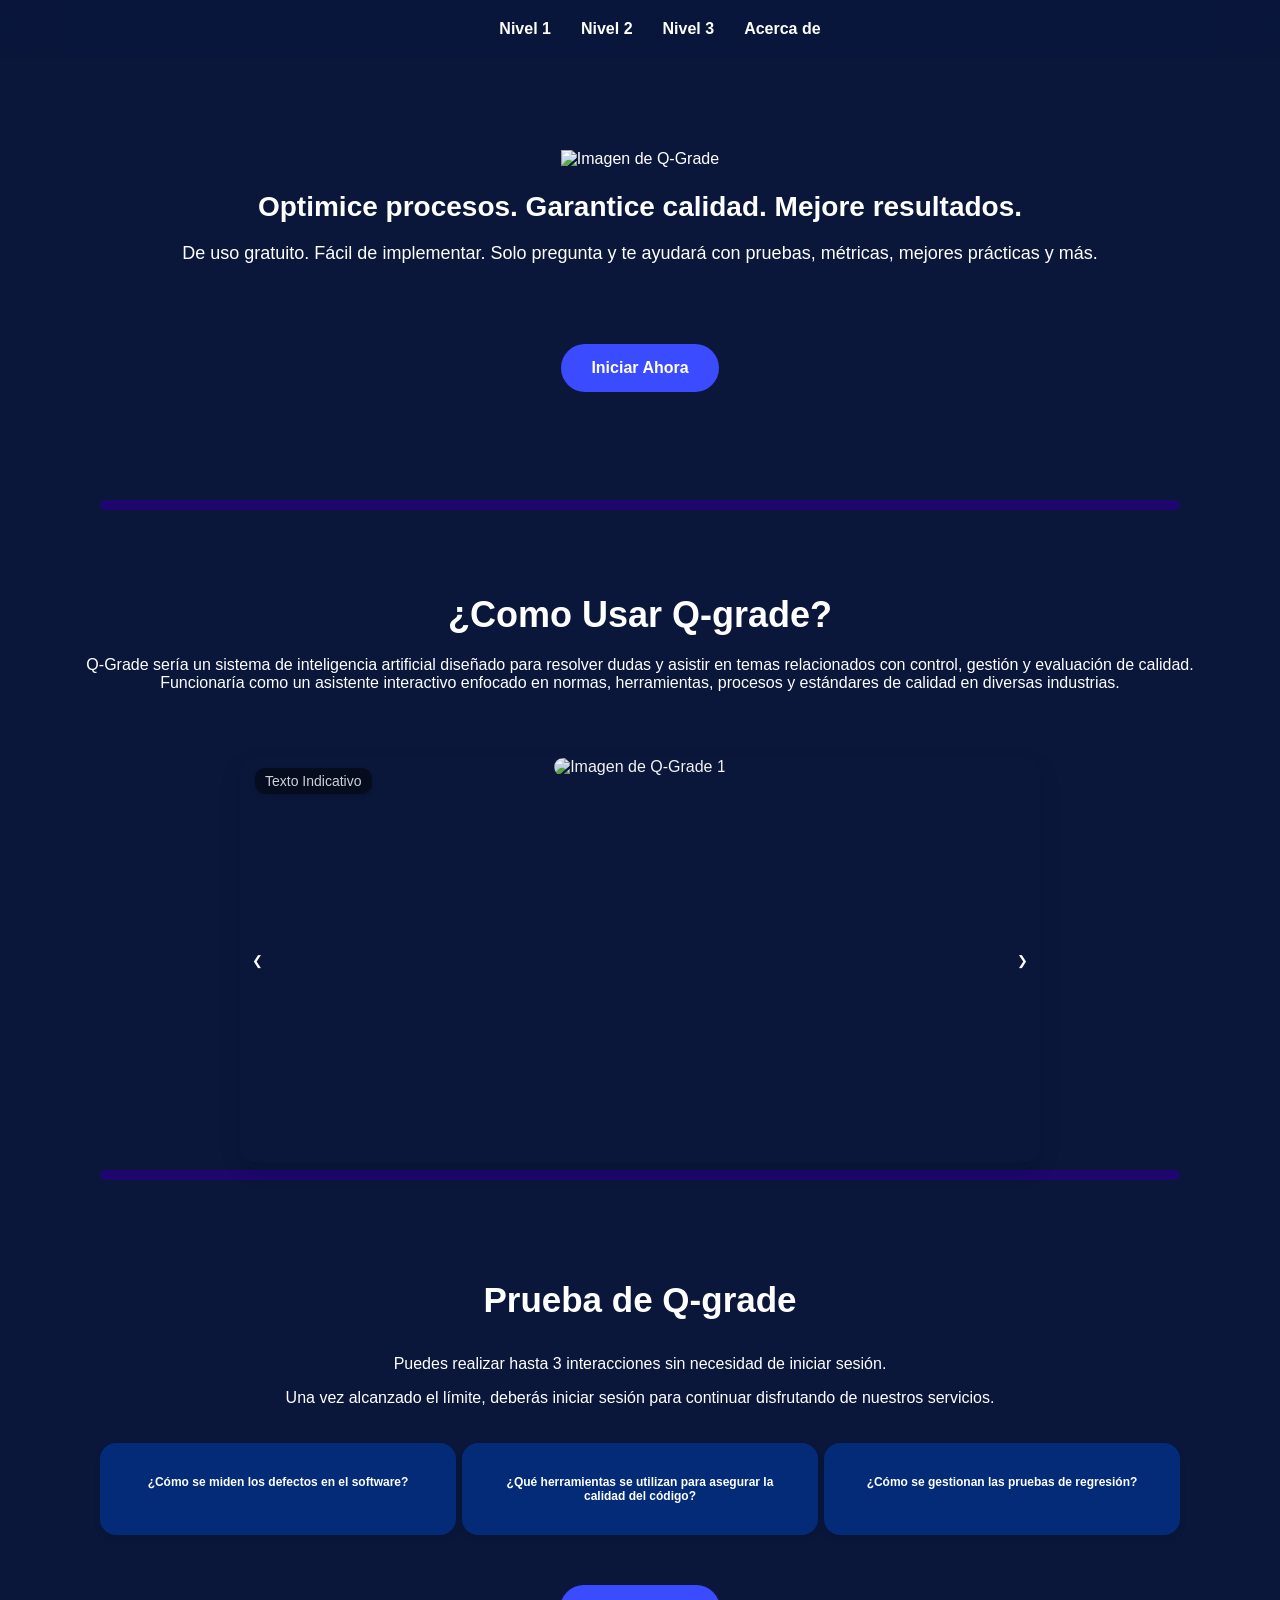
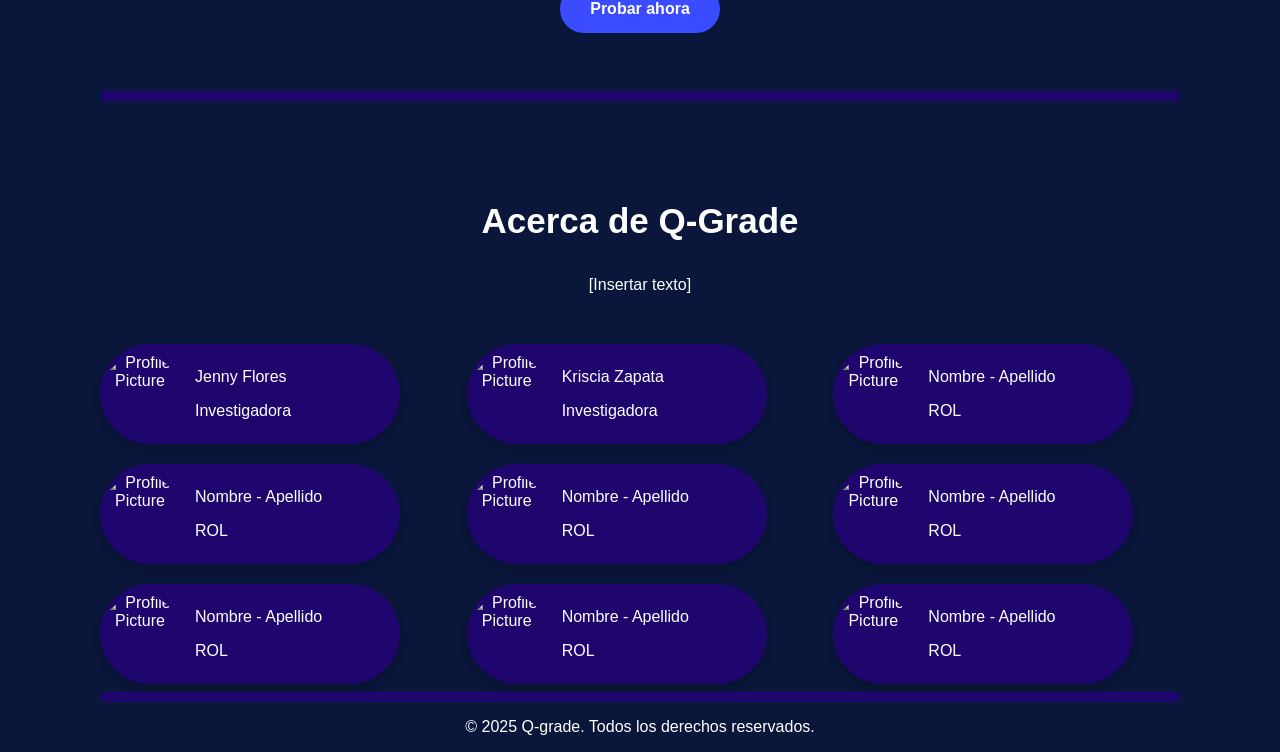
==== commit c29c8353: "diseño" ====
--- a/index.html
+++ b/index.html
@@ -57,7 +57,7 @@
         <img src="" alt="Imagen de Q-Grade" height="90px" width="300px">
         <h2>Optimice procesos. Garantice calidad. Mejore resultados.</h2>
         <p>De uso gratuito. Fácil de implementar. Solo pregunta y te ayudará con pruebas, métricas, mejores prácticas y más.</p>
-        <button>Inicia ahora</button>
+        <a class="button1" href="#">Iniciar Ahora</a>
     </div>
 
     <hr class="linea-negra">
@@ -143,27 +143,14 @@
             </div>
        
         </div>
-        
-        <div class="search-container">
-            <input type="text" placeholder="Introducción a la calidad del software" disabled />
-            <div class="search-icon"><i class="fas fa-paper-plane"></i></div>
-          </div>
-          
-        <div class="carousel">
-
-
-            <div class="carousel-item">
-                <video loop muted autoplay controlsList="nodownload noremoteplayback" controls>
-                    <source src="https://www.example.com/video2.mp4" type="video/mp4">
-                    Tu navegador no soporta videos HTML5.
-                </video>
-                <div class="carousel-date"> Texto Indicativo</div>
-            </div>
-
-            
-
-        </div>
-        
+
+       
+        
+        
+        <a class="button1" href="#">Probar ahora</a>
+        
+        
+   
         
            
     </div>
--- a/Landing-page.css
+++ b/Landing-page.css
@@ -242,6 +242,7 @@
     flex: 1 1 calc(30% - 1rem);
     max-width: calc(30% - 1rem);
     transition: transform 0.2s ease-in-out;
+ 
 }
 
 .card:hover {
@@ -362,3 +363,95 @@
     
 
 }
+
+
+.containers {
+    margin-left:100px;
+    margin-right:100px;
+    display: grid;
+    grid-template-columns: repeat(3, 1fr); /* Tres columnas en pantallas grandes */
+    gap: 20px;
+    justify-content: center;
+    margin-top: 50px;
+    animation: fadeIn 1s ease-in-out; /* Animación para la aparición suave */
+}
+
+.profile-card {
+  
+    display: flex;
+    align-items: center;
+    background-color: rgb(30, 6, 110); /* Color del rectángulo */
+    border-radius: 80px; /* Bordes más suaves */
+    width: 100%;
+    max-width: 300px; /* Limitar el tamaño máximo de la tarjeta */
+    height: 100px;
+    
+    box-shadow: 0 4px 10px rgba(0, 0, 0, 0.2); /* Sombra suave */
+    transition: transform 0.3s ease; /* Transición para efecto de hover */
+}
+
+.profile-card:hover {
+    transform: translateY(-10px); /* Efecto de hover que hace que suba ligeramente */
+}
+
+.profile-card img {
+    border-radius: 50%;
+    width: 80px;
+    height: 80px;
+    margin-right: 15px;
+    object-fit: cover; /* Mejora la calidad de las imágenes */
+}
+
+.profile-card .text {
+    text-align: left;
+    color: #fff; /* Blanco para mayor contraste */
+}
+
+@keyframes fadeIn {
+    from {
+        opacity: 0;
+        transform: translateY(20px);
+    }
+    to {
+        opacity: 1;
+        transform: translateY(0);
+    }
+}
+
+/* Media query para pantallas medianas */
+@media (max-width: 768px) {
+    .containers {
+        grid-template-columns: repeat(2, 1fr); /* Dos columnas en pantallas medianas */
+    }
+}
+
+/* Media query para pantallas pequeñas (móviles) */
+@media (max-width: 480px) {
+    .containers {
+        grid-template-columns: 1fr; /* Una columna en pantallas pequeñas */
+    }
+    .profile-card {
+        max-width: 100%; /* La tarjeta ocupará todo el ancho disponible */
+        height: auto; /* Ajuste la altura de las tarjetas en móviles */
+    }
+}
+
+.button1 {
+    margin: 50px auto; /* Centra horizontalmente y ajusta el margen superior e inferior */
+    display: inline-block; /* Hace que el botón mantenga su tamaño contenido */
+    text-decoration: none;
+    background-color: #3b4bff; /* Color del botón */
+    border: none;
+    padding: 15px 30px;
+    color: white;
+    font-size: 16px;
+    font-weight: bold;
+    border-radius: 60px;
+    cursor: pointer;
+    transition: background-color 0.3s ease, transform 0.2s ease;
+}
+
+.button1:hover {
+    background-color: #2a38cc; /* Cambia a un color más oscuro al pasar el mouse */
+    transform: scale(1.05); /* Hace un pequeño aumento al pasar el mouse */
+}
